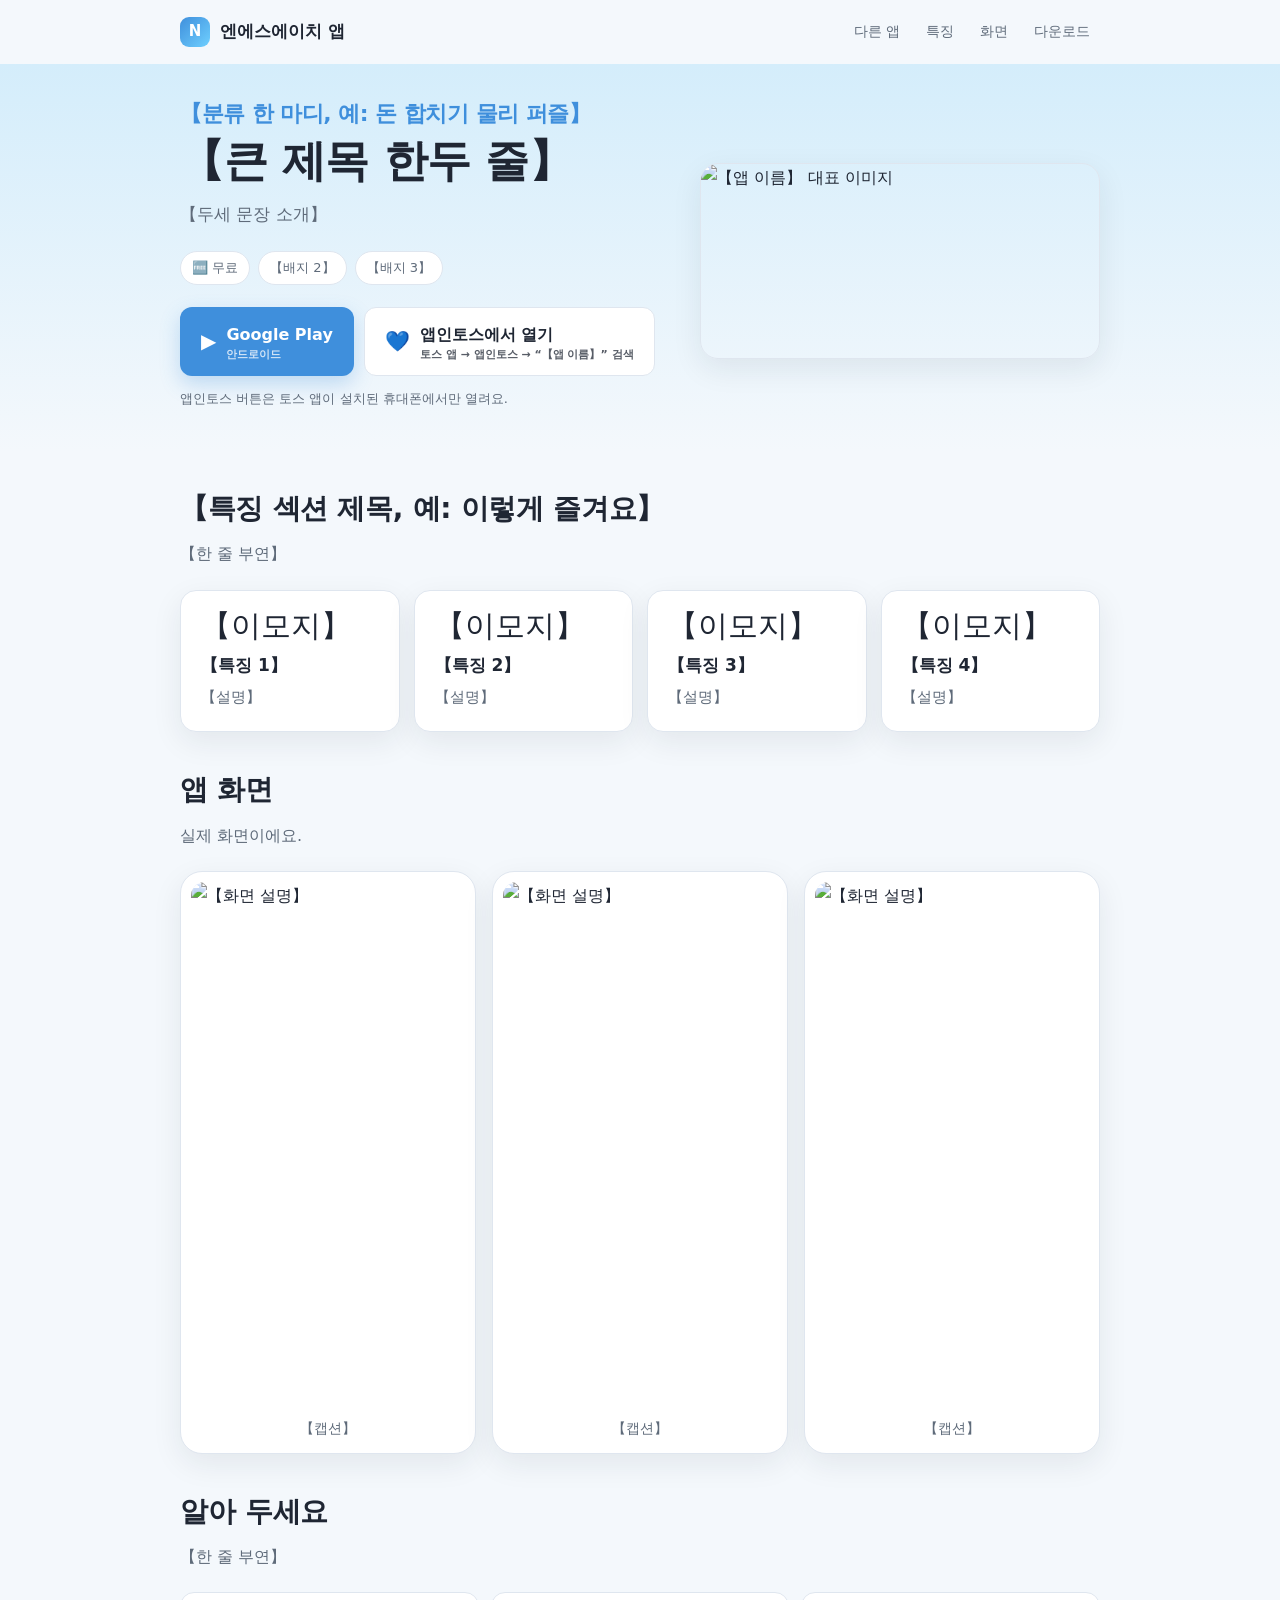
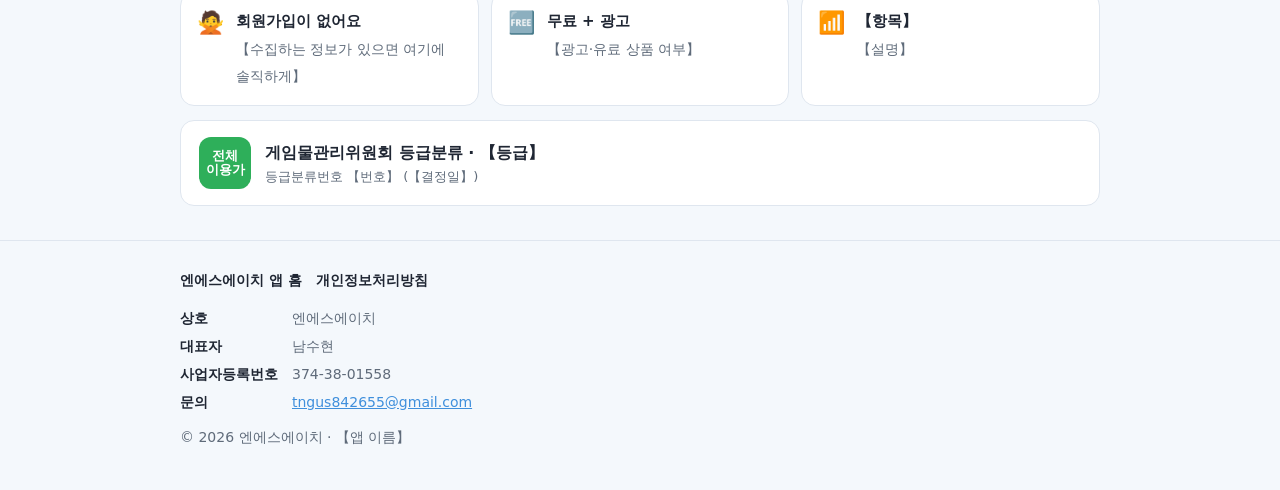
==== apps/_template/index.html @ 9e67c62c "앱 목록 홈 + 앱별 소개 페이지 구조로 재편 - index.html: 앱 목록 홈(대표 앱 카드, 새 앱 카드 주석 예시, 검색 인증 태그 자리) - apps/moneygame/" ====
<!DOCTYPE html>
<html lang="ko">
<head>
<meta charset="utf-8">
<meta name="viewport" content="width=device-width, initial-scale=1">
<!-- ══════════════════════════════════════════════════════════════════
     앱 소개 페이지 틀. 새 앱을 추가할 때:
       1. 이 폴더(apps/_template)를 apps/<slug>/ 로 복사 (slug는 영문 소문자: firepath, minigame30, newworld …)
       2. 자산을 assets/<slug>/ 에 넣는다: icon-192.png, feature-graphic.png(1024×500), screen-*.jpg(540 너비)
       3. 【 】 로 표시된 곳을 전부 채우고, 아래 robots noindex 메타를 지운다
       4. 홈(index.html) 앱 목록에 카드 추가, sitemap.xml에 URL 추가
     이 파일 자체는 noindex라 검색에 안 잡힌다.
     ══════════════════════════════════════════════════════════════════ -->
<meta name="robots" content="noindex">
<title>【앱 이름】 - 【짧은 부제】 | 엔에스에이치 앱</title>
<meta name="description" content="【검색 결과에 보일 한두 문장. 80~120자】">
<link rel="canonical" href="https://tngus842655.github.io/apps/【slug】/">
<link rel="icon" href="../../assets/【slug】/icon-192.png" type="image/png">
<link rel="apple-touch-icon" href="../../assets/【slug】/icon-192.png">
<link rel="stylesheet" href="../../assets/site.css">
<meta name="theme-color" content="#5fa8e8">
<meta property="og:type" content="website">
<meta property="og:site_name" content="엔에스에이치 앱">
<meta property="og:title" content="【앱 이름】 - 【짧은 부제】">
<meta property="og:description" content="【한 줄 소개】">
<meta property="og:url" content="https://tngus842655.github.io/apps/【slug】/">
<meta property="og:image" content="https://tngus842655.github.io/assets/【slug】/feature-graphic.png">
<meta property="og:image:width" content="1024">
<meta property="og:image:height" content="500">
<meta property="og:locale" content="ko_KR">
<meta name="twitter:card" content="summary_large_image">
<meta name="twitter:title" content="【앱 이름】 - 【짧은 부제】">
<meta name="twitter:description" content="【한 줄 소개】">
<meta name="twitter:image" content="https://tngus842655.github.io/assets/【slug】/feature-graphic.png">
<script type="application/ld+json">
{
  "@context": "https://schema.org",
  "@type": "MobileApplication",
  "name": "【앱 이름】",
  "description": "【한 줄 소개】",
  "url": "https://tngus842655.github.io/apps/【slug】/",
  "image": "https://tngus842655.github.io/assets/【slug】/icon-192.png",
  "applicationCategory": "【GameApplication 또는 FinanceApplication 등】",
  "operatingSystem": "Android",
  "inLanguage": "ko",
  "isAccessibleForFree": true,
  "offers": { "@type": "Offer", "price": "0", "priceCurrency": "KRW" },
  "author": { "@type": "Organization", "name": "엔에스에이치", "email": "tngus842655@gmail.com" }
}
</script>
</head>
<body>

<div class="wrap">
  <header class="top">
    <a class="brand" href="../../"><span class="mark">N</span>엔에스에이치 앱</a>
    <nav class="menu" aria-label="페이지 내 이동">
      <a href="../../#apps">다른 앱</a>
      <a href="#how">특징</a>
      <a href="#shots">화면</a>
      <a href="#download">다운로드</a>
    </nav>
  </header>
</div>

<main id="top">
  <div class="hero">
    <div class="wrap hero-grid">
      <div>
        <h1><small>【분류 한 마디, 예: 돈 합치기 물리 퍼즐】</small>【큰 제목 한두 줄】</h1>
        <p class="lead">【두세 문장 소개】</p>
        <div class="badges">
          <span class="badge">🆓 무료</span>
          <span class="badge">【배지 2】</span>
          <span class="badge">【배지 3】</span>
        </div>
        <div class="cta" id="download">
          <!-- 없는 스토어 버튼은 지운다 -->
          <a class="btn primary" href="https://play.google.com/store/apps/details?id=【패키지이름】" rel="noopener">
            <span class="ic">▶</span><span>Google Play<small>안드로이드</small></span>
          </a>
          <a class="btn toss" href="intoss://【앱인토스 appName】">
            <span class="ic">💙</span><span>앱인토스에서 열기<small>토스 앱 → 앱인토스 → “【앱 이름】” 검색</small></span>
          </a>
        </div>
        <p class="note">앱인토스 버튼은 토스 앱이 설치된 휴대폰에서만 열려요.</p>
      </div>
      <figure class="hero-art">
        <img src="../../assets/【slug】/feature-graphic.png" alt="【앱 이름】 대표 이미지" width="1024" height="500">
      </figure>
    </div>
  </div>

  <section id="how">
    <div class="wrap">
      <h2>【특징 섹션 제목, 예: 이렇게 즐겨요】</h2>
      <p class="sub">【한 줄 부연】</p>
      <div class="cards">
        <div class="card"><div class="em">【이모지】</div><h3>【특징 1】</h3><p>【설명】</p></div>
        <div class="card"><div class="em">【이모지】</div><h3>【특징 2】</h3><p>【설명】</p></div>
        <div class="card"><div class="em">【이모지】</div><h3>【특징 3】</h3><p>【설명】</p></div>
        <div class="card"><div class="em">【이모지】</div><h3>【특징 4】</h3><p>【설명】</p></div>
      </div>
    </div>
  </section>

  <section id="shots" class="tight">
    <div class="wrap">
      <h2>앱 화면</h2>
      <p class="sub">실제 화면이에요.</p>
      <div class="shots">
        <figure class="shot"><img src="../../assets/【slug】/screen-1.jpg" alt="【화면 설명】" loading="lazy" width="540" height="1035"><figcaption>【캡션】</figcaption></figure>
        <figure class="shot"><img src="../../assets/【slug】/screen-2.jpg" alt="【화면 설명】" loading="lazy" width="540" height="1035"><figcaption>【캡션】</figcaption></figure>
        <figure class="shot"><img src="../../assets/【slug】/screen-3.jpg" alt="【화면 설명】" loading="lazy" width="540" height="1035"><figcaption>【캡션】</figcaption></figure>
      </div>
    </div>
  </section>

  <section id="info" class="tight">
    <div class="wrap">
      <h2>알아 두세요</h2>
      <p class="sub">【한 줄 부연】</p>
      <div class="facts">
        <div class="fact"><div class="em">🙅</div><div><b>회원가입이 없어요</b><span>【수집하는 정보가 있으면 여기에 솔직하게】</span></div></div>
        <div class="fact"><div class="em">🆓</div><div><b>무료 + 광고</b><span>【광고·유료 상품 여부】</span></div></div>
        <div class="fact"><div class="em">📶</div><div><b>【항목】</b><span>【설명】</span></div></div>
      </div>
      <!-- 게임이면 등급분류 표시(게임산업법 제33조). 게임이 아니면 이 블록을 지운다 -->
      <div class="rating">
        <div class="mark">전체<br>이용가</div>
        <div><b>게임물관리위원회 등급분류 · 【등급】</b><small>등급분류번호 【번호】 (【결정일】)</small></div>
      </div>
    </div>
  </section>
</main>

<footer>
  <div class="wrap">
    <div class="links">
      <a href="../../">엔에스에이치 앱 홈</a>
      <a href="【개인정보처리방침 URL】">개인정보처리방침</a>
    </div>
    <dl>
      <dt>상호</dt><dd>엔에스에이치</dd>
      <dt>대표자</dt><dd>남수현</dd>
      <dt>사업자등록번호</dt><dd>374-38-01558</dd>
      <dt>문의</dt><dd><a href="mailto:tngus842655@gmail.com">tngus842655@gmail.com</a></dd>
    </dl>
    <div>© 2026 엔에스에이치 · 【앱 이름】</div>
  </div>
</footer>
</body>
</html>
---- assets/site.css ----
/* 공용 스타일 — 홈(index.html)과 apps/<slug>/index.html이 함께 쓴다.
   색은 :root 변수만 바꾸면 전체에 반영된다. 다크 모드는 prefers-color-scheme로 자동. */
:root {
  --bg:#f4f8fc; --card:#ffffff; --fg:#1f2633; --muted:#5f6b7a; --line:#dfe6ef;
  --accent:#3f8fdc; --accent-2:#f5b740; --sky:#d4edfb;
  --shadow:0 10px 30px rgba(31,38,51,.08);
}
@media (prefers-color-scheme: dark) {
  :root {
    --bg:#121620; --card:#1b2130; --fg:#e8ecf3; --muted:#9aa5b5; --line:#2b3446;
    --accent:#6fb3f2; --accent-2:#f5c35c; --sky:#1e2a3b;
    --shadow:0 10px 30px rgba(0,0,0,.35);
  }
}
* { box-sizing:border-box; }
html { scroll-behavior:smooth; }
body {
  margin:0; background:var(--bg); color:var(--fg);
  font-family:"Apple SD Gothic Neo","Noto Sans KR","Malgun Gothic",system-ui,-apple-system,sans-serif;
  line-height:1.7; word-break:keep-all; -webkit-font-smoothing:antialiased;
}
a { color:var(--accent); }
img { max-width:100%; height:auto; display:block; }
figure { margin:0; }
.wrap { max-width:960px; margin:0 auto; padding:0 20px; }

/* ── 상단 바 ─────────────────────────────────────────── */
header.top { display:flex; align-items:center; justify-content:space-between; gap:12px; padding:14px 0; }
.brand { display:flex; align-items:center; gap:10px; font-weight:800; font-size:17px; color:var(--fg); text-decoration:none; white-space:nowrap; }
.brand img { width:34px; height:34px; border-radius:9px; }
.brand .mark { width:30px; height:30px; border-radius:9px; background:linear-gradient(135deg, var(--accent), #6fd0ff); display:grid; place-items:center; color:#fff; font-size:15px; font-weight:900; }
nav.menu { display:flex; gap:6px; flex-wrap:wrap; justify-content:flex-end; }
nav.menu a { font-size:14px; color:var(--muted); text-decoration:none; padding:6px 10px; border-radius:8px; }
nav.menu a:hover { background:var(--card); color:var(--fg); }

/* ── 히어로 ─────────────────────────────────────────── */
.hero { background:linear-gradient(180deg, var(--sky) 0%, var(--bg) 100%); padding:36px 0 28px; }
.hero-grid { display:grid; grid-template-columns:1.1fr .9fr; gap:32px; align-items:center; }
.hero h1 { font-size:clamp(30px, 5vw, 44px); line-height:1.25; margin:0 0 12px; letter-spacing:-.5px; }
.hero h1 small { display:block; font-size:.5em; font-weight:700; color:var(--accent); margin-bottom:6px; }
.hero p.lead { font-size:17px; color:var(--muted); margin:0 0 22px; }
.badges { display:flex; gap:8px; flex-wrap:wrap; margin-bottom:22px; }
.badge { font-size:13px; padding:5px 11px; border-radius:999px; background:var(--card); border:1px solid var(--line); color:var(--muted); }
.cta { display:flex; gap:10px; flex-wrap:wrap; }
.btn {
  display:inline-flex; align-items:center; gap:10px; padding:13px 20px; border-radius:12px;
  text-decoration:none; font-weight:800; font-size:16px; border:1px solid transparent; transition:transform .1s;
}
.btn:active { transform:translateY(1px); }
.btn.primary { background:var(--accent); color:#fff; box-shadow:0 8px 20px rgba(63,143,220,.28); }
.btn.toss, .btn.ghost { background:var(--card); color:var(--fg); border-color:var(--line); }
.btn .ic { font-size:20px; line-height:1; }
.btn small { display:block; font-size:11px; font-weight:600; opacity:.75; line-height:1.2; }
.btn.sm { padding:9px 14px; font-size:14px; border-radius:10px; gap:6px; }
.hero-art { border-radius:18px; overflow:hidden; box-shadow:var(--shadow); border:1px solid var(--line); }
.note { font-size:13px; color:var(--muted); margin-top:12px; }

/* ── 섹션 공통 ───────────────────────────────────────── */
section { padding:34px 0; }
section.tight { padding-top:0; }
section h2 { font-size:clamp(22px, 3.2vw, 28px); margin:0 0 8px; letter-spacing:-.3px; }
section p.sub { margin:0 0 22px; color:var(--muted); }
.cards { display:grid; grid-template-columns:repeat(auto-fit, minmax(210px, 1fr)); gap:14px; }
.card { background:var(--card); border:1px solid var(--line); border-radius:16px; padding:20px; box-shadow:var(--shadow); }
.card .em { font-size:30px; line-height:1; margin-bottom:10px; }
.card h3 { margin:0 0 6px; font-size:17px; }
.card p { margin:0; color:var(--muted); font-size:15px; }

/* 단계 체인 (예: 돈 불리는 순서) */
.chain { display:flex; flex-wrap:wrap; align-items:center; gap:8px; }
.chip { background:var(--card); border:1px solid var(--line); border-radius:999px; padding:8px 14px; font-weight:800; font-size:15px; }
.chip.coin { border-color:#d6b25a; }
.chip.bill { border-color:var(--accent); }
.chip.final { background:var(--accent-2); color:#3b2a00; border-color:transparent; }
.arrow { color:var(--muted); font-size:14px; }

/* 스크린샷 */
.shots { display:grid; grid-template-columns:repeat(3, 1fr); gap:16px; }
.shot { background:var(--card); border:1px solid var(--line); border-radius:22px; padding:10px; box-shadow:var(--shadow); }
.shot img { border-radius:14px; width:100%; }
.shot figcaption { text-align:center; font-size:14px; color:var(--muted); padding:10px 0 2px; }

/* 안내 항목 */
.facts { display:grid; grid-template-columns:repeat(auto-fit, minmax(240px, 1fr)); gap:12px; }
.fact { display:flex; gap:12px; align-items:flex-start; background:var(--card); border:1px solid var(--line); border-radius:14px; padding:16px; }
.fact .em { font-size:22px; line-height:1.3; }
.fact b { display:block; font-size:15px; }
.fact span { font-size:14px; color:var(--muted); }

/* 등급 표시 */
.rating { display:flex; align-items:center; gap:14px; background:var(--card); border:1px solid var(--line); border-radius:14px; padding:16px 18px; margin-top:14px; }
.rating .mark { width:52px; height:52px; border-radius:12px; background:#2eaf5a; color:#fff; display:grid; place-items:center; font-weight:900; font-size:13px; text-align:center; line-height:1.1; flex:none; }
.rating small { color:var(--muted); display:block; font-size:13px; }

/* ── 홈: 앱 목록 ─────────────────────────────────────── */
.featured { display:flex; gap:18px; align-items:center; background:var(--card); border:1px solid var(--line); border-radius:20px; padding:20px; box-shadow:var(--shadow); }
.featured img { width:84px; height:84px; border-radius:20px; flex:none; }
.featured h3 { margin:0 0 4px; font-size:20px; }
.featured p { margin:0 0 12px; color:var(--muted); font-size:15px; }
.apps { display:grid; grid-template-columns:repeat(auto-fill, minmax(260px, 1fr)); gap:14px; }
.app-card { display:flex; flex-direction:column; gap:12px; background:var(--card); border:1px solid var(--line); border-radius:18px; padding:18px; box-shadow:var(--shadow); }
.app-card .head { display:flex; gap:12px; align-items:center; }
.app-card .head img { width:56px; height:56px; border-radius:14px; flex:none; }
.app-card .head .ph { width:56px; height:56px; border-radius:14px; flex:none; display:grid; place-items:center; font-size:26px; background:var(--bg); border:1px dashed var(--line); }
.app-card h3 { margin:0; font-size:17px; }
.app-card .tag { font-size:12px; color:var(--muted); }
.app-card p { margin:0; color:var(--muted); font-size:14px; flex:1; }
.app-card .links { display:flex; gap:8px; flex-wrap:wrap; }
.tag.live { color:#1f8f4e; font-weight:700; }
.tag.soon { color:var(--muted); }

/* ── 푸터 ────────────────────────────────────────────── */
footer { border-top:1px solid var(--line); padding:28px 0 40px; color:var(--muted); font-size:14px; }
footer .links { display:flex; gap:14px; flex-wrap:wrap; margin-bottom:14px; }
footer .links a { color:var(--fg); text-decoration:none; font-weight:700; }
footer .links a:hover { color:var(--accent); }
footer dl { display:grid; grid-template-columns:auto 1fr; gap:4px 14px; margin:0 0 12px; }
footer dt { font-weight:700; color:var(--fg); }
footer dd { margin:0; }

/* ── 모바일 ──────────────────────────────────────────── */
@media (max-width: 760px) {
  .hero-grid { grid-template-columns:1fr; gap:22px; }
  .hero-art { order:-1; }
  .shots { grid-template-columns:1fr; max-width:360px; margin:0 auto; }
  .featured { flex-direction:column; align-items:flex-start; }
  footer dl { grid-template-columns:1fr; gap:2px; }
  footer dt { margin-top:8px; }
}
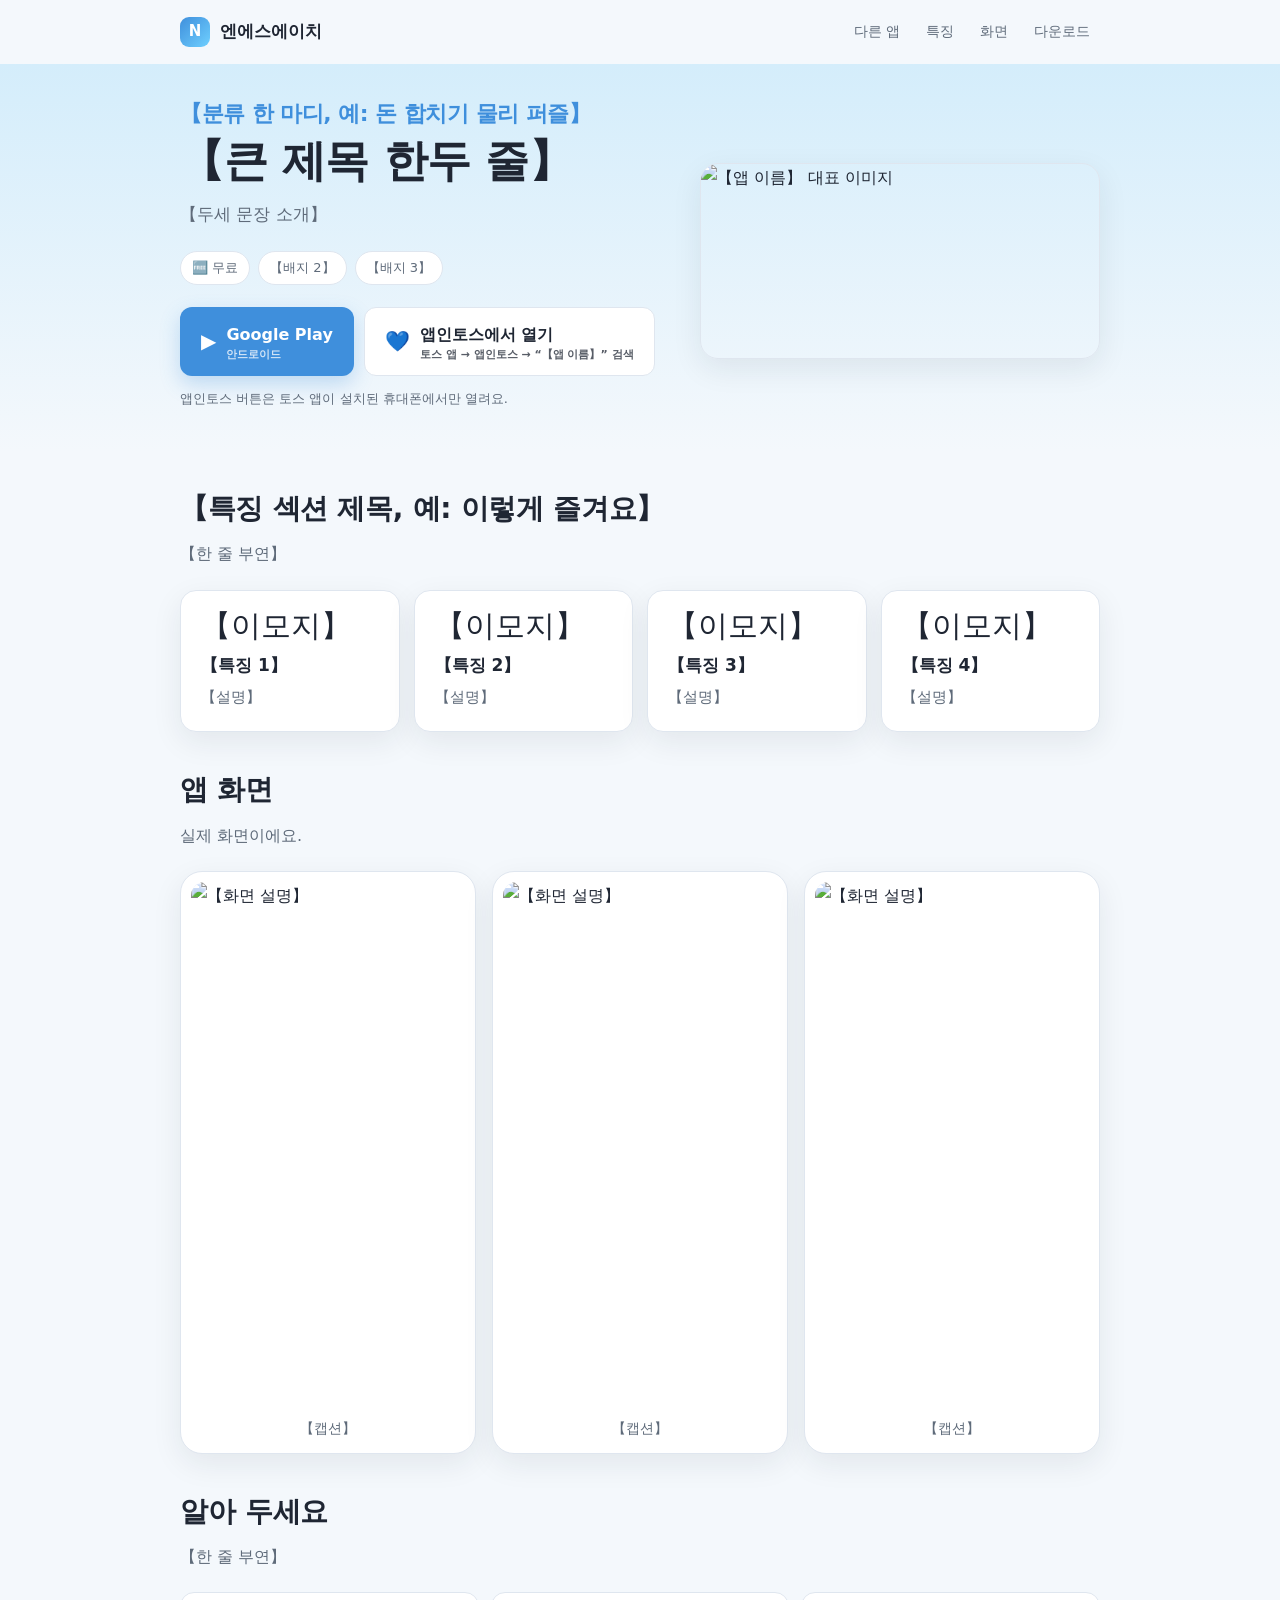
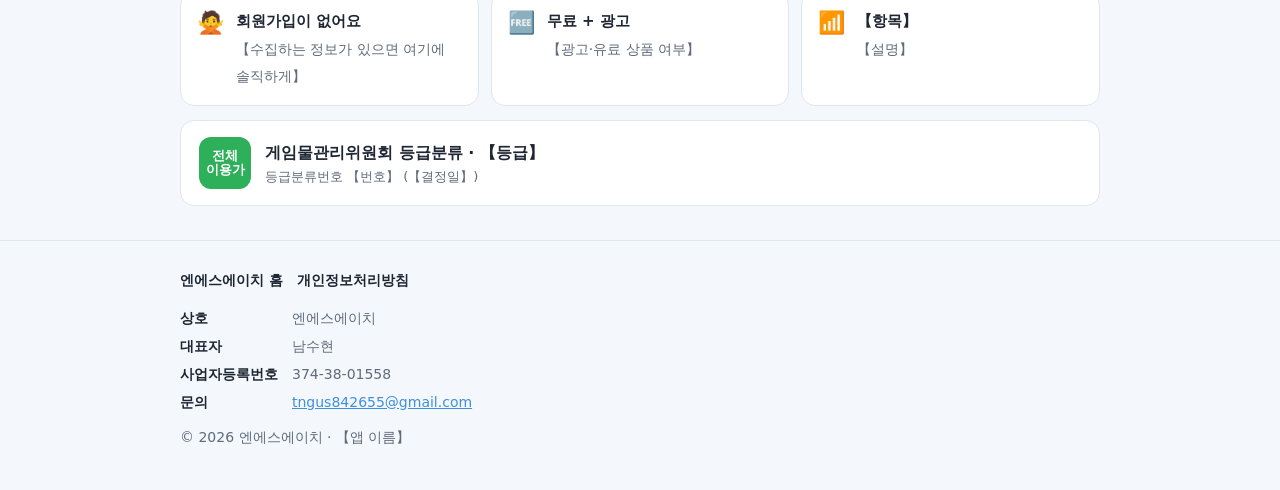
==== commit 56014103: "브랜드 문구 '엔에스에이치 앱'을 '엔에스에이치'로 통일, 홈 제목의 NSH apps 라벨 제거 Co-Authored-By: Claude Fable 5.1 <noreply@anth" ====
--- a/apps/_template/index.html
+++ b/apps/_template/index.html
@@ -12,7 +12,7 @@
      이 파일 자체는 noindex라 검색에 안 잡힌다.
      ══════════════════════════════════════════════════════════════════ -->
 <meta name="robots" content="noindex">
-<title>【앱 이름】 - 【짧은 부제】 | 엔에스에이치 앱</title>
+<title>【앱 이름】 - 【짧은 부제】 | 엔에스에이치</title>
 <meta name="description" content="【검색 결과에 보일 한두 문장. 80~120자】">
 <link rel="canonical" href="https://tngus842655.github.io/apps/【slug】/">
 <link rel="icon" href="../../assets/【slug】/icon-192.png" type="image/png">
@@ -20,7 +20,7 @@
 <link rel="stylesheet" href="../../assets/site.css">
 <meta name="theme-color" content="#5fa8e8">
 <meta property="og:type" content="website">
-<meta property="og:site_name" content="엔에스에이치 앱">
+<meta property="og:site_name" content="엔에스에이치">
 <meta property="og:title" content="【앱 이름】 - 【짧은 부제】">
 <meta property="og:description" content="【한 줄 소개】">
 <meta property="og:url" content="https://tngus842655.github.io/apps/【slug】/">
@@ -53,7 +53,7 @@
 
 <div class="wrap">
   <header class="top">
-    <a class="brand" href="../../"><span class="mark">N</span>엔에스에이치 앱</a>
+    <a class="brand" href="../../"><span class="mark">N</span>엔에스에이치</a>
     <nav class="menu" aria-label="페이지 내 이동">
       <a href="../../#apps">다른 앱</a>
       <a href="#how">특징</a>
@@ -137,7 +137,7 @@
 <footer>
   <div class="wrap">
     <div class="links">
-      <a href="../../">엔에스에이치 앱 홈</a>
+      <a href="../../">엔에스에이치 홈</a>
       <a href="【개인정보처리방침 URL】">개인정보처리방침</a>
     </div>
     <dl>
--- a/assets/site.css
+++ b/assets/site.css
@@ -92,10 +92,18 @@
 .rating .mark { width:52px; height:52px; border-radius:12px; background:#2eaf5a; color:#fff; display:grid; place-items:center; font-weight:900; font-size:13px; text-align:center; line-height:1.1; flex:none; }
 .rating small { color:var(--muted); display:block; font-size:13px; }
 
-/* ── 홈: 앱 목록 ─────────────────────────────────────── */
+/* ── 홈: 앱 목록 (한 줄에 앱 하나, 가로형 카드) ────────── */
+.hero.slim { padding:26px 0 8px; }
+.hero.slim h1 { font-size:clamp(24px, 3.6vw, 32px); margin-bottom:6px; }
+.hero.slim p.lead { font-size:15px; margin-bottom:0; }
+.app-list { display:grid; gap:14px; padding-top:16px; }
 .featured { display:flex; gap:18px; align-items:center; background:var(--card); border:1px solid var(--line); border-radius:20px; padding:20px; box-shadow:var(--shadow); }
 .featured img { width:84px; height:84px; border-radius:20px; flex:none; }
+.featured > div { min-width:0; }
 .featured h3 { margin:0 0 4px; font-size:20px; }
+.featured h3 a { color:inherit; text-decoration:none; }
+.featured h3 a:hover { color:var(--accent); }
+.featured h3 .tag { font-size:13px; font-weight:700; }
 .featured p { margin:0 0 12px; color:var(--muted); font-size:15px; }
 .apps { display:grid; grid-template-columns:repeat(auto-fill, minmax(260px, 1fr)); gap:14px; }
 .app-card { display:flex; flex-direction:column; gap:12px; background:var(--card); border:1px solid var(--line); border-radius:18px; padding:18px; box-shadow:var(--shadow); }
@@ -105,7 +113,9 @@
 .app-card h3 { margin:0; font-size:17px; }
 .app-card .tag { font-size:12px; color:var(--muted); }
 .app-card p { margin:0; color:var(--muted); font-size:14px; flex:1; }
-.app-card .links { display:flex; gap:8px; flex-wrap:wrap; }
+.app-card .links { display:flex; gap:6px; flex-wrap:nowrap; overflow-x:auto; scrollbar-width:none; }
+.app-card .links::-webkit-scrollbar { display:none; }
+.app-card .links .btn { padding:8px 11px; font-size:13px; border-radius:9px; white-space:nowrap; flex:0 0 auto; }
 .tag.live { color:#1f8f4e; font-weight:700; }
 .tag.soon { color:var(--muted); }
 
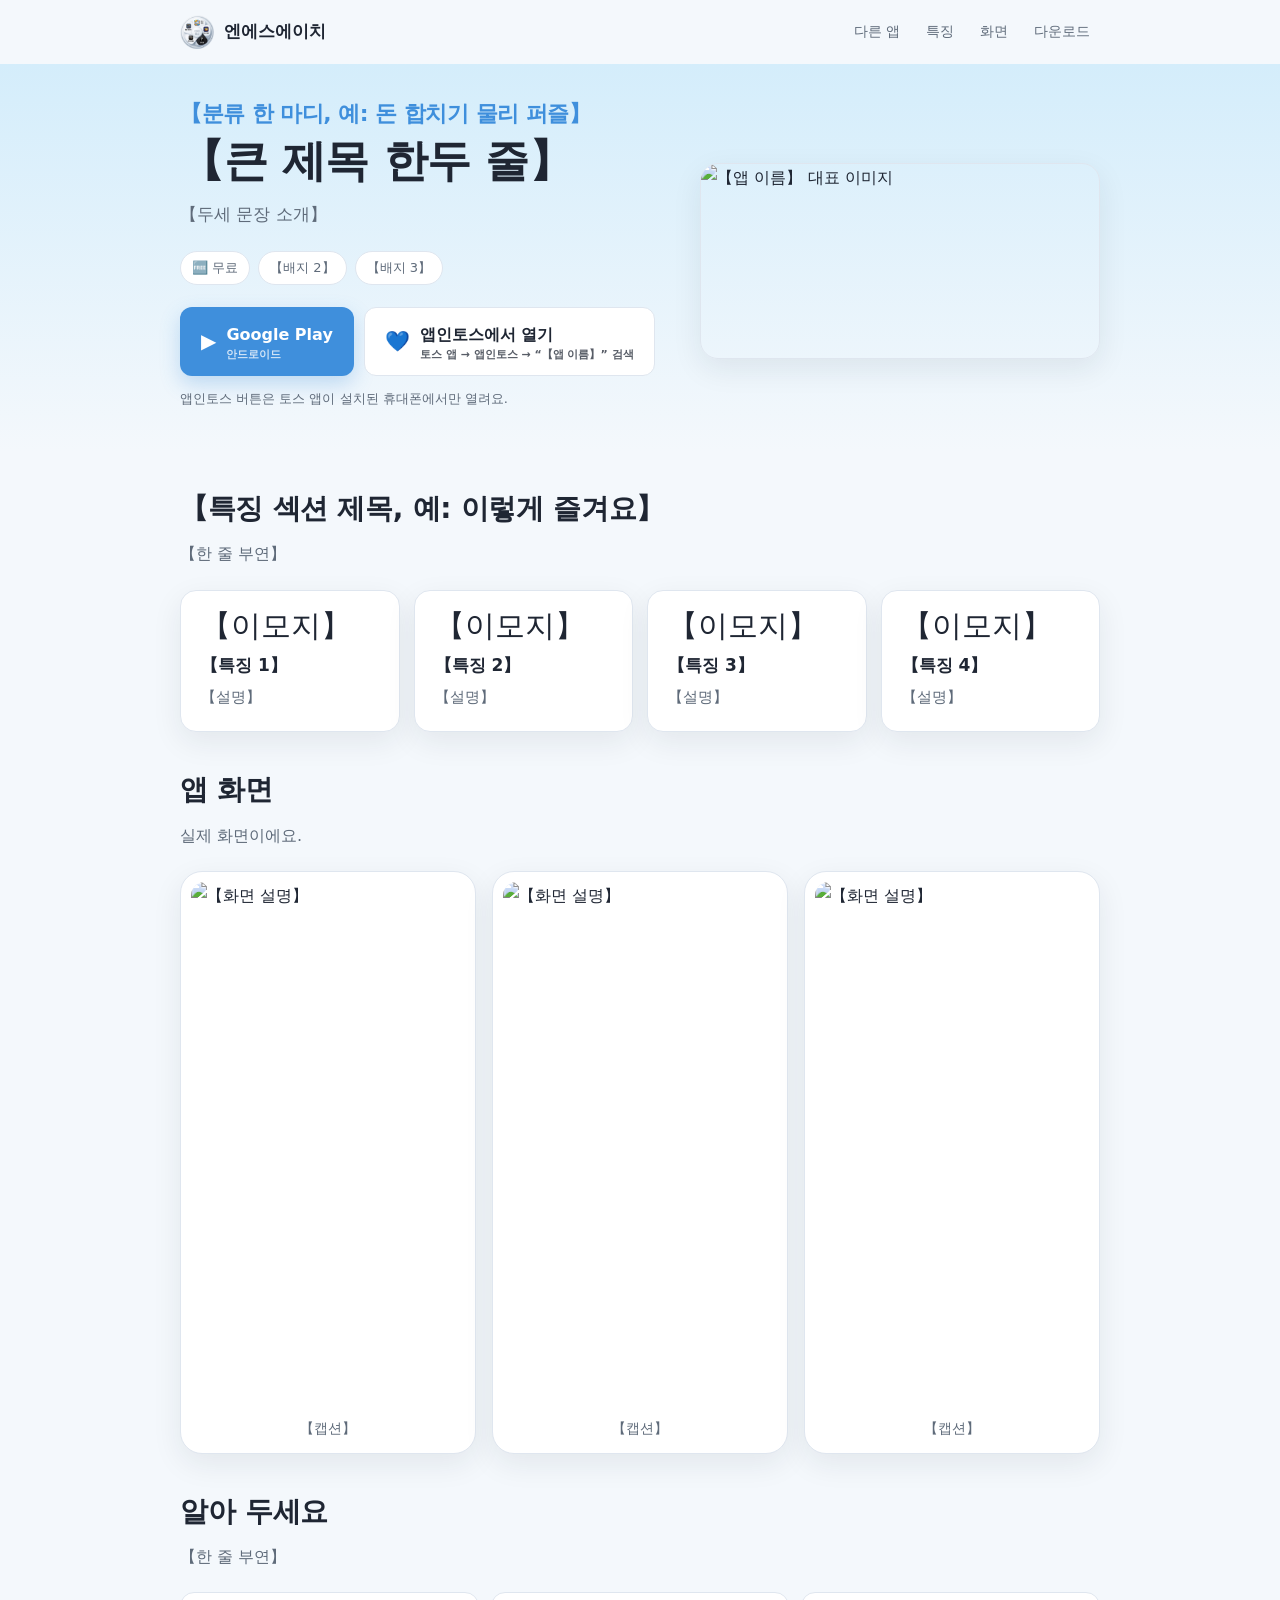
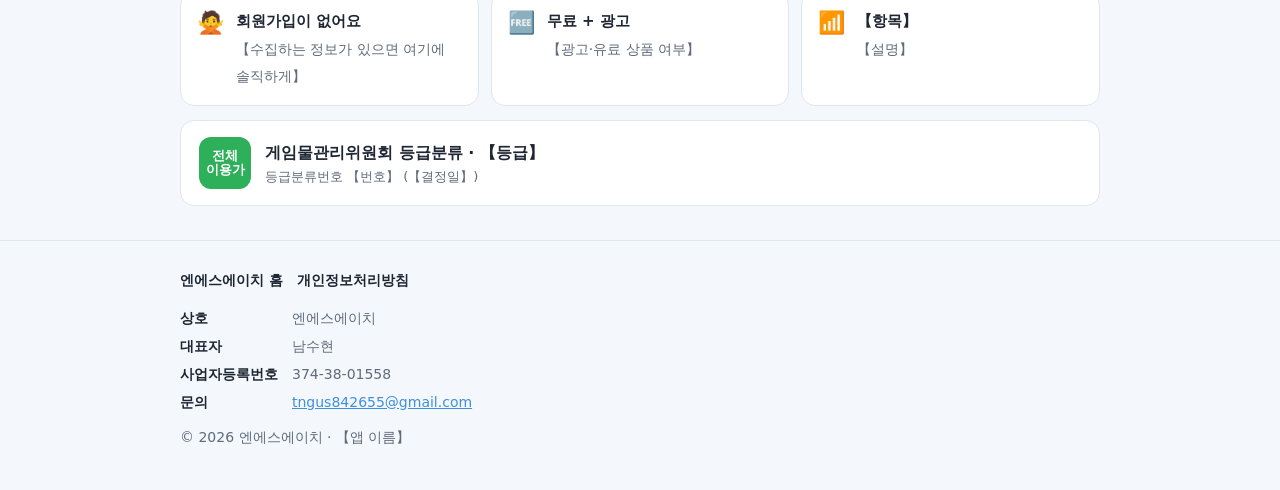
==== commit 0773367e: "브랜드 자산 적용: 원반 로고를 헤더 마크·파비콘·조직 로고로, 배너를 홈 상단과 공유 미리보기(og) 이미지로 Co-Authored-By: Claude Fable 5.1 <nor" ====
--- a/apps/_template/index.html
+++ b/apps/_template/index.html
@@ -53,7 +53,7 @@
 
 <div class="wrap">
   <header class="top">
-    <a class="brand" href="../../"><span class="mark">N</span>엔에스에이치</a>
+    <a class="brand" href="../../"><img src="../../assets/brand/logo-96.png" alt="" width="34" height="34">엔에스에이치</a>
     <nav class="menu" aria-label="페이지 내 이동">
       <a href="../../#apps">다른 앱</a>
       <a href="#how">특징</a>
--- a/assets/site.css
+++ b/assets/site.css
@@ -27,8 +27,7 @@
 /* ── 상단 바 ─────────────────────────────────────────── */
 header.top { display:flex; align-items:center; justify-content:space-between; gap:12px; padding:14px 0; }
 .brand { display:flex; align-items:center; gap:10px; font-weight:800; font-size:17px; color:var(--fg); text-decoration:none; white-space:nowrap; }
-.brand img { width:34px; height:34px; border-radius:9px; }
-.brand .mark { width:30px; height:30px; border-radius:9px; background:linear-gradient(135deg, var(--accent), #6fd0ff); display:grid; place-items:center; color:#fff; font-size:15px; font-weight:900; }
+.brand img { width:34px; height:34px; border-radius:50%; }
 nav.menu { display:flex; gap:6px; flex-wrap:wrap; justify-content:flex-end; }
 nav.menu a { font-size:14px; color:var(--muted); text-decoration:none; padding:6px 10px; border-radius:8px; }
 nav.menu a:hover { background:var(--card); color:var(--fg); }
@@ -96,6 +95,7 @@
 .hero.slim { padding:26px 0 8px; }
 .hero.slim h1 { font-size:clamp(24px, 3.6vw, 32px); margin-bottom:6px; }
 .hero.slim p.lead { font-size:15px; margin-bottom:0; }
+.hero-banner { display:block; width:100%; height:auto; border-radius:16px; border:1px solid var(--line); box-shadow:var(--shadow); margin:2px 0 18px; }
 .app-list { display:grid; gap:14px; padding-top:16px; }
 .featured { display:flex; gap:18px; align-items:center; background:var(--card); border:1px solid var(--line); border-radius:20px; padding:20px; box-shadow:var(--shadow); }
 .featured img { width:84px; height:84px; border-radius:20px; flex:none; }
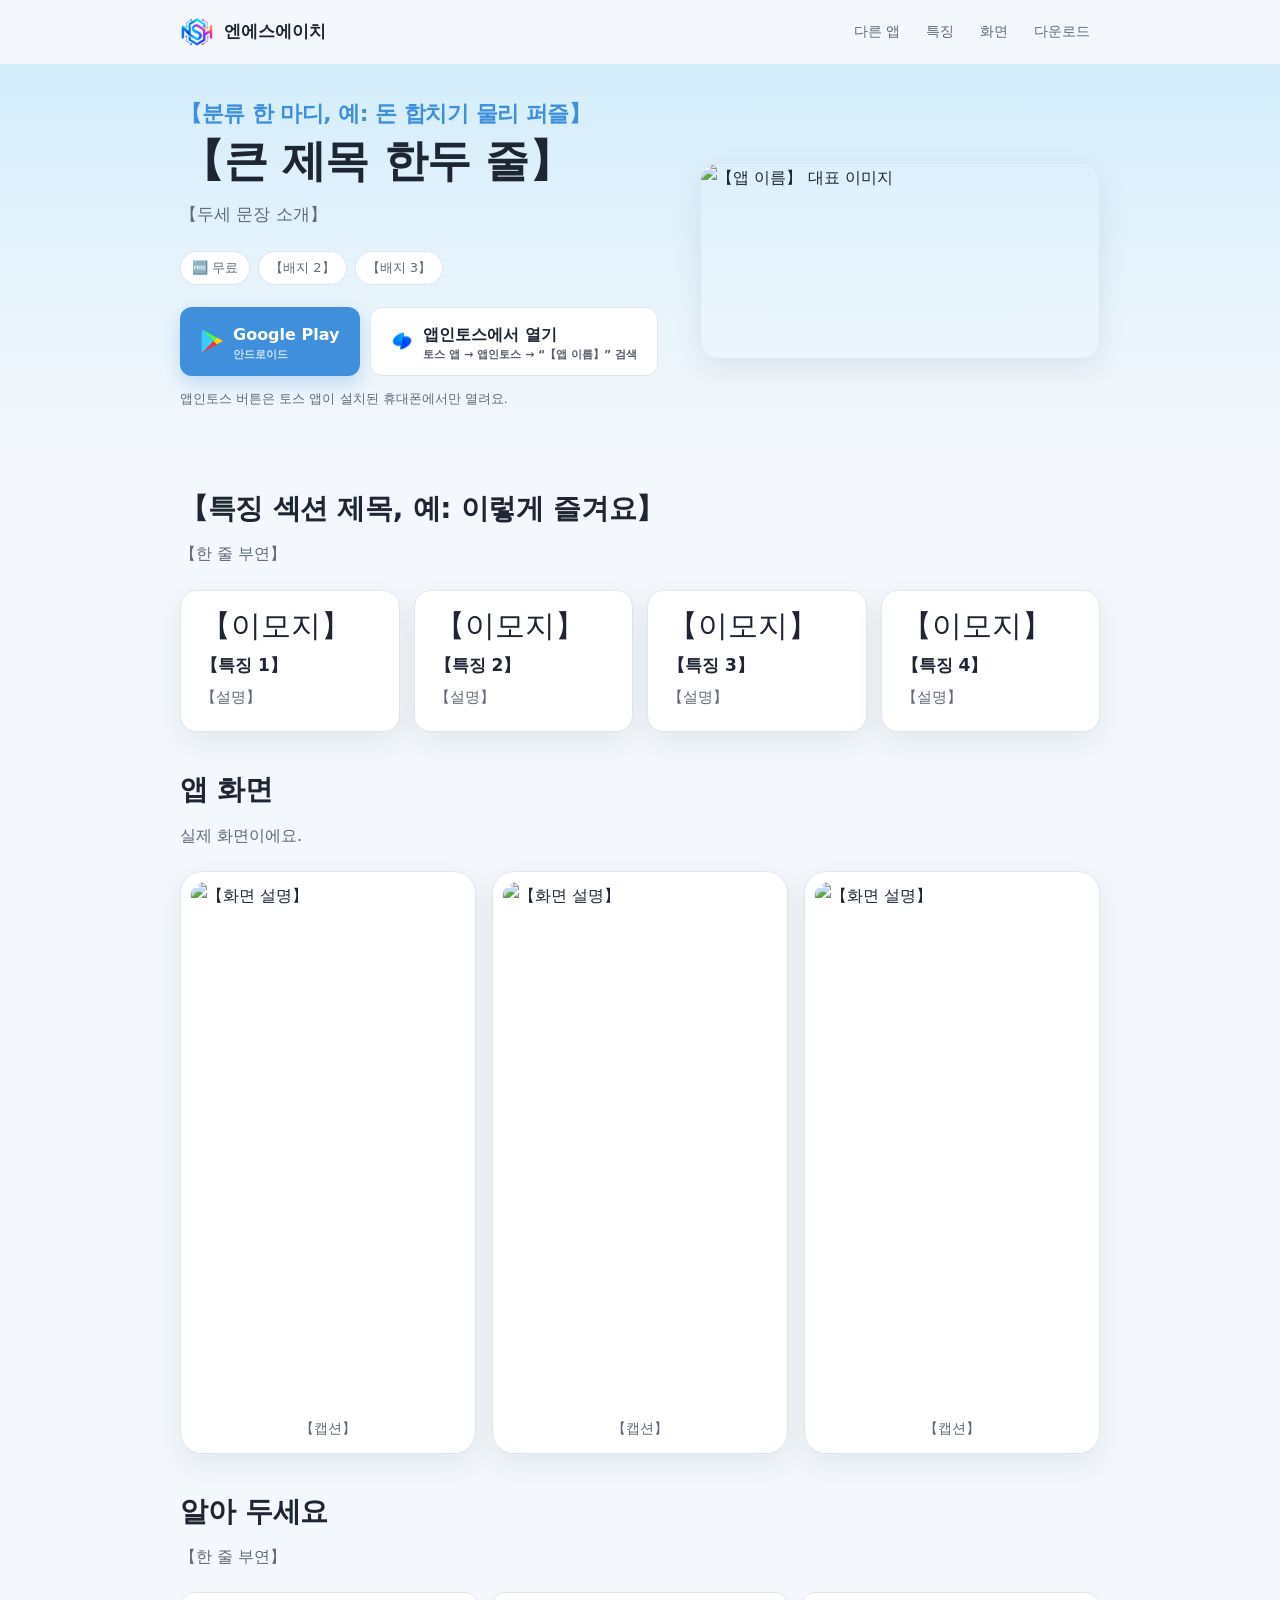
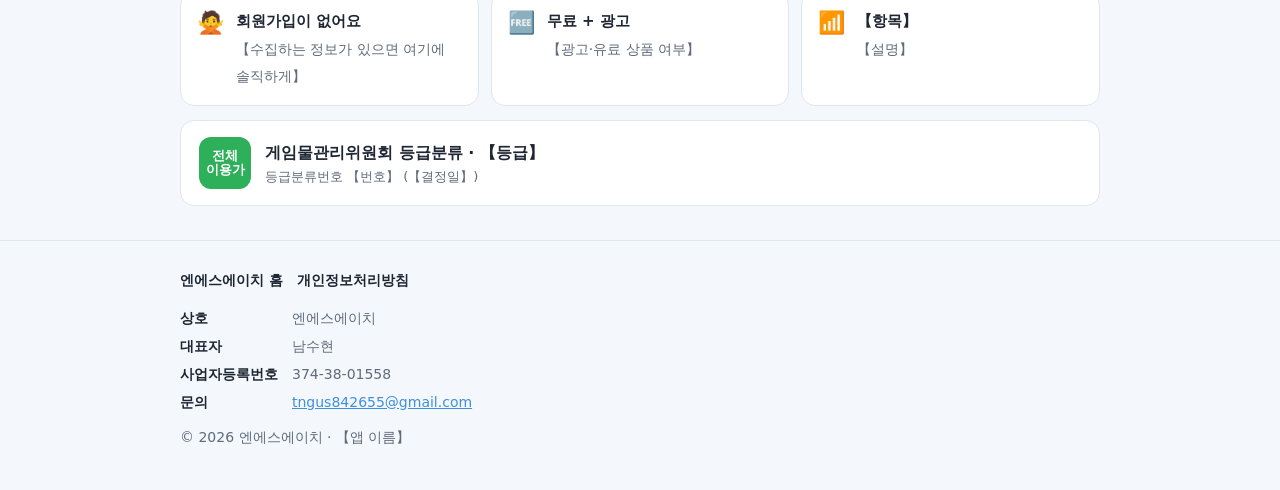
==== commit 3f750b9a: "로고를 NSH 육각 마크로 교체, 스토어 버튼에 Google Play·토스 공식 아이콘 적용 Co-Authored-By: Claude Fable 5.1 <noreply@anthro" ====
--- a/apps/_template/index.html
+++ b/apps/_template/index.html
@@ -77,10 +77,10 @@
         <div class="cta" id="download">
           <!-- 없는 스토어 버튼은 지운다 -->
           <a class="btn primary" href="https://play.google.com/store/apps/details?id=【패키지이름】" rel="noopener">
-            <span class="ic">▶</span><span>Google Play<small>안드로이드</small></span>
+            <img class="ic" src="../../assets/icons/google-play.svg" alt="" width="22" height="22"><span>Google Play<small>안드로이드</small></span>
           </a>
           <a class="btn toss" href="intoss://【앱인토스 appName】">
-            <span class="ic">💙</span><span>앱인토스에서 열기<small>토스 앱 → 앱인토스 → “【앱 이름】” 검색</small></span>
+            <img class="ic" src="../../assets/icons/toss.png" alt="" width="22" height="22"><span>앱인토스에서 열기<small>토스 앱 → 앱인토스 → “【앱 이름】” 검색</small></span>
           </a>
         </div>
         <p class="note">앱인토스 버튼은 토스 앱이 설치된 휴대폰에서만 열려요.</p>
--- a/assets/site.css
+++ b/assets/site.css
@@ -27,7 +27,7 @@
 /* ── 상단 바 ─────────────────────────────────────────── */
 header.top { display:flex; align-items:center; justify-content:space-between; gap:12px; padding:14px 0; }
 .brand { display:flex; align-items:center; gap:10px; font-weight:800; font-size:17px; color:var(--fg); text-decoration:none; white-space:nowrap; }
-.brand img { width:34px; height:34px; border-radius:50%; }
+.brand img { width:34px; height:34px; }
 nav.menu { display:flex; gap:6px; flex-wrap:wrap; justify-content:flex-end; }
 nav.menu a { font-size:14px; color:var(--muted); text-decoration:none; padding:6px 10px; border-radius:8px; }
 nav.menu a:hover { background:var(--card); color:var(--fg); }
@@ -49,6 +49,8 @@
 .btn.primary { background:var(--accent); color:#fff; box-shadow:0 8px 20px rgba(63,143,220,.28); }
 .btn.toss, .btn.ghost { background:var(--card); color:var(--fg); border-color:var(--line); }
 .btn .ic { font-size:20px; line-height:1; }
+.btn img.ic { width:22px; height:22px; flex:none; }
+.btn.sm img.ic { width:16px; height:16px; }
 .btn small { display:block; font-size:11px; font-weight:600; opacity:.75; line-height:1.2; }
 .btn.sm { padding:9px 14px; font-size:14px; border-radius:10px; gap:6px; }
 .hero-art { border-radius:18px; overflow:hidden; box-shadow:var(--shadow); border:1px solid var(--line); }
@@ -95,7 +97,6 @@
 .hero.slim { padding:26px 0 8px; }
 .hero.slim h1 { font-size:clamp(24px, 3.6vw, 32px); margin-bottom:6px; }
 .hero.slim p.lead { font-size:15px; margin-bottom:0; }
-.hero-banner { display:block; width:100%; height:auto; border-radius:16px; border:1px solid var(--line); box-shadow:var(--shadow); margin:2px 0 18px; }
 .app-list { display:grid; gap:14px; padding-top:16px; }
 .featured { display:flex; gap:18px; align-items:center; background:var(--card); border:1px solid var(--line); border-radius:20px; padding:20px; box-shadow:var(--shadow); }
 .featured img { width:84px; height:84px; border-radius:20px; flex:none; }
@@ -137,3 +138,12 @@
   footer dl { grid-template-columns:1fr; gap:2px; }
   footer dt { margin-top:8px; }
 }
+
+/* ── 홈 카드 버튼: 좁은 화면에서는 스토어 버튼을 아이콘만 남겨 한 줄 유지 ── */
+@media (max-width: 540px) {
+  .featured .cta { flex-wrap:nowrap; gap:8px; }
+  .featured .cta .btn.ghost { padding:9px 12px; }
+  .featured .cta .btn.ghost img.ic { width:18px; height:18px; }
+  .featured .cta .btn.ghost .lbl { position:absolute; width:1px; height:1px; overflow:hidden; clip:rect(0 0 0 0); white-space:nowrap; }
+  .featured .cta .cta-soon { display:none; }
+}
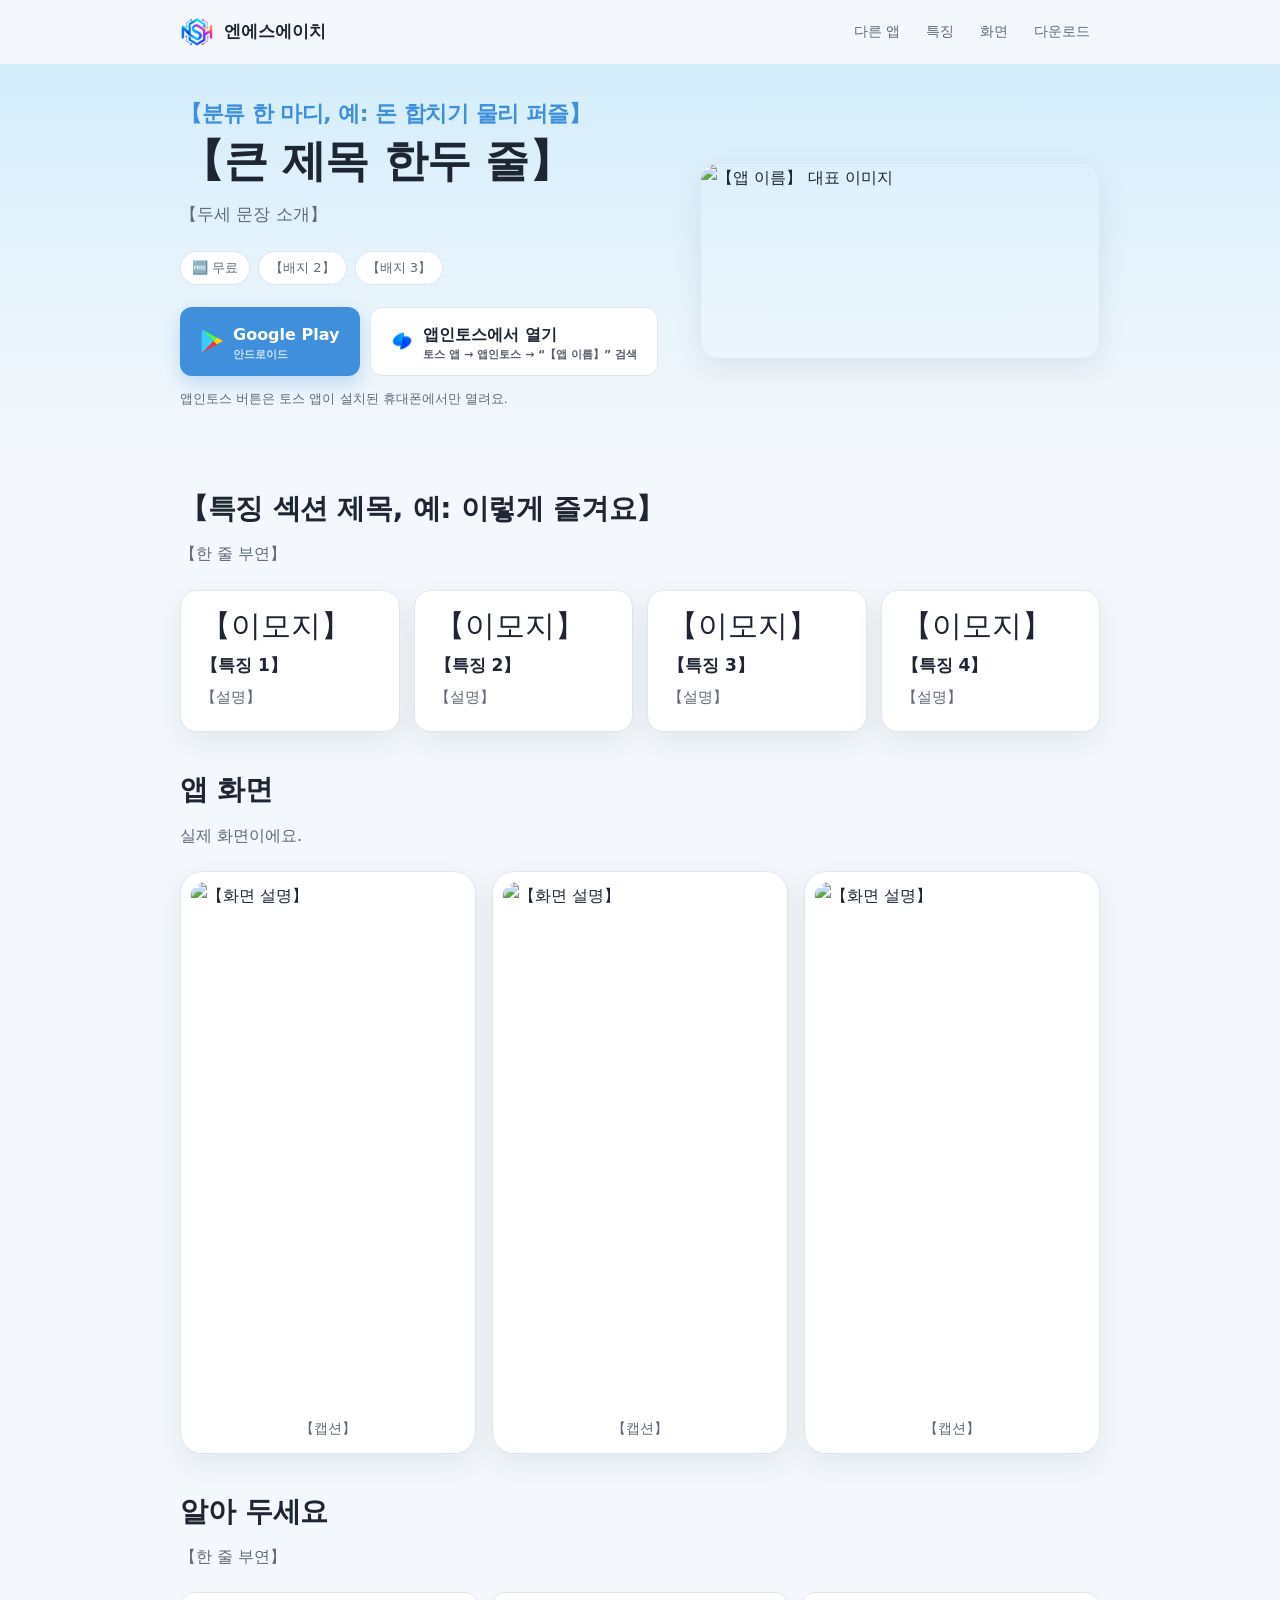
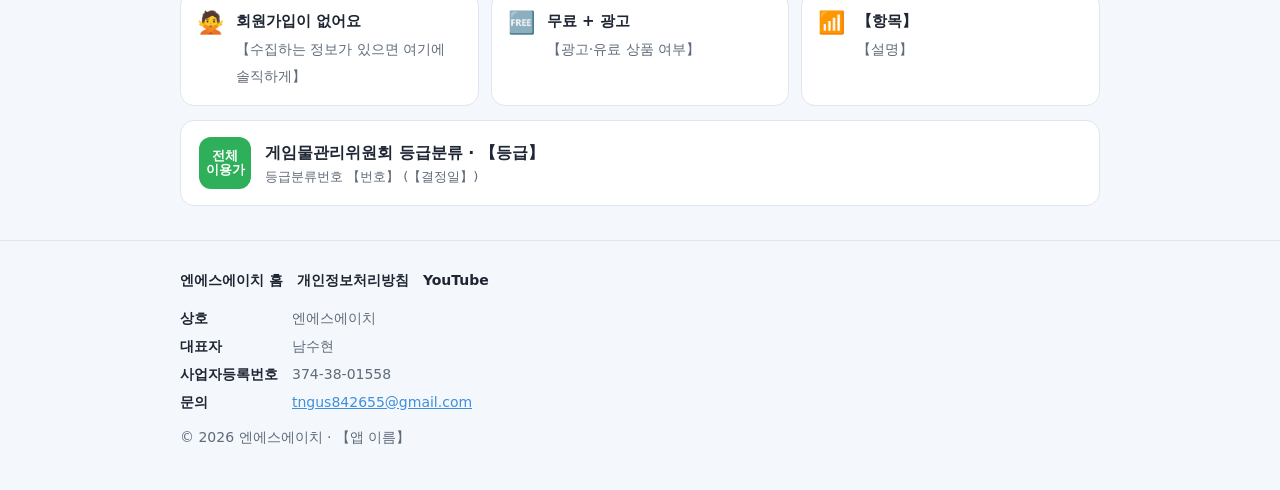
==== commit 06c970af: "PC에서 앱인토스 링크는 '휴대폰의 토스 앱에서 열려요' 안내만 띄우도록, 유튜브 채널 링크 추가 Co-Authored-By: Claude Fable 5.1 <noreply@ant" ====
--- a/apps/_template/index.html
+++ b/apps/_template/index.html
@@ -18,6 +18,7 @@
 <link rel="icon" href="../../assets/【slug】/icon-192.png" type="image/png">
 <link rel="apple-touch-icon" href="../../assets/【slug】/icon-192.png">
 <link rel="stylesheet" href="../../assets/site.css">
+<script src="../../assets/site.js" defer></script>
 <meta name="theme-color" content="#5fa8e8">
 <meta property="og:type" content="website">
 <meta property="og:site_name" content="엔에스에이치">
@@ -139,6 +140,7 @@
     <div class="links">
       <a href="../../">엔에스에이치 홈</a>
       <a href="【개인정보처리방침 URL】">개인정보처리방침</a>
+      <a href="https://www.youtube.com/@nsh_apps" rel="noopener">YouTube</a>
     </div>
     <dl>
       <dt>상호</dt><dd>엔에스에이치</dd>
--- a/assets/site.css
+++ b/assets/site.css
@@ -147,3 +147,7 @@
   .featured .cta .btn.ghost .lbl { position:absolute; width:1px; height:1px; overflow:hidden; clip:rect(0 0 0 0); white-space:nowrap; }
   .featured .cta .cta-soon { display:none; }
 }
+
+/* ── 안내 토스트 (site.js가 PC에서 앱인토스 링크를 누를 때 띄운다) ── */
+.toast { position:fixed; left:50%; bottom:28px; transform:translate(-50%, 12px); background:var(--fg); color:var(--bg); padding:12px 18px; border-radius:12px; font-size:14px; font-weight:700; box-shadow:var(--shadow); opacity:0; transition:opacity .2s, transform .2s; pointer-events:none; z-index:50; max-width:calc(100% - 40px); text-align:center; }
+.toast.show { opacity:1; transform:translate(-50%, 0); }
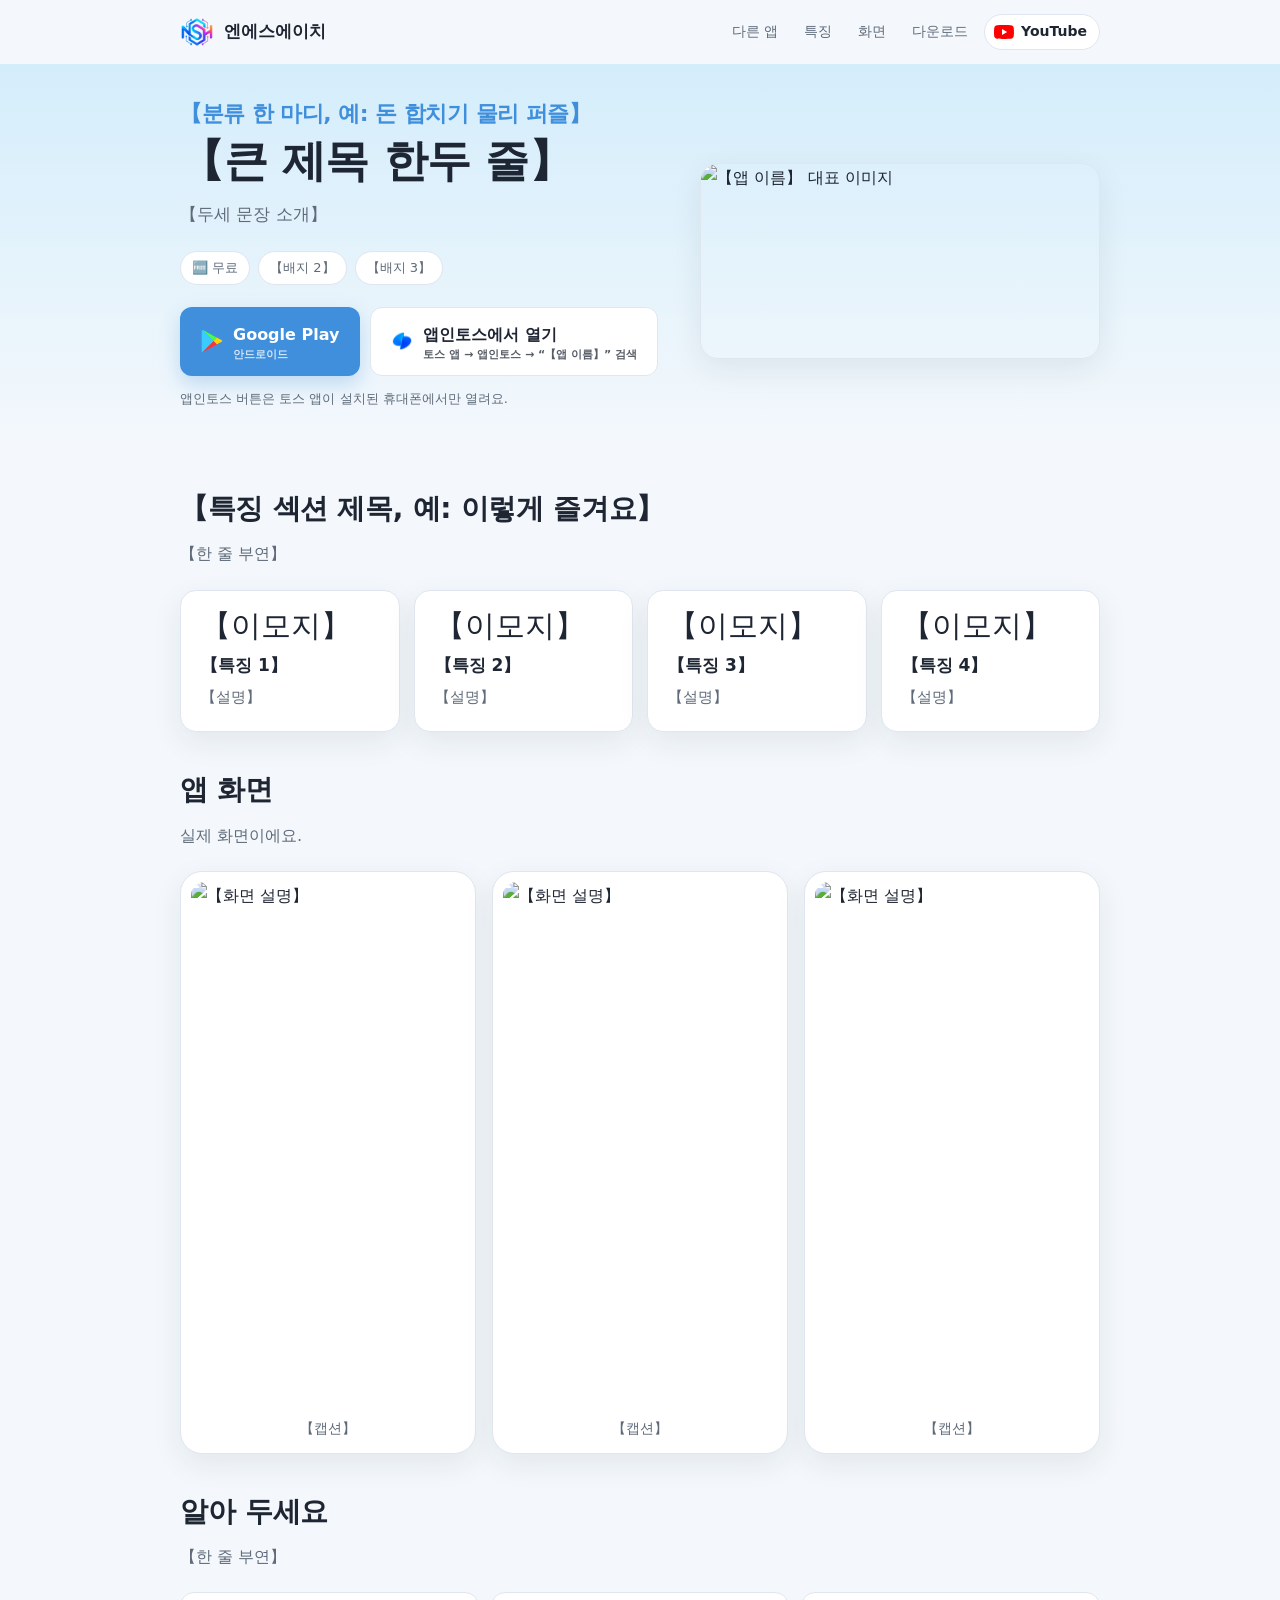
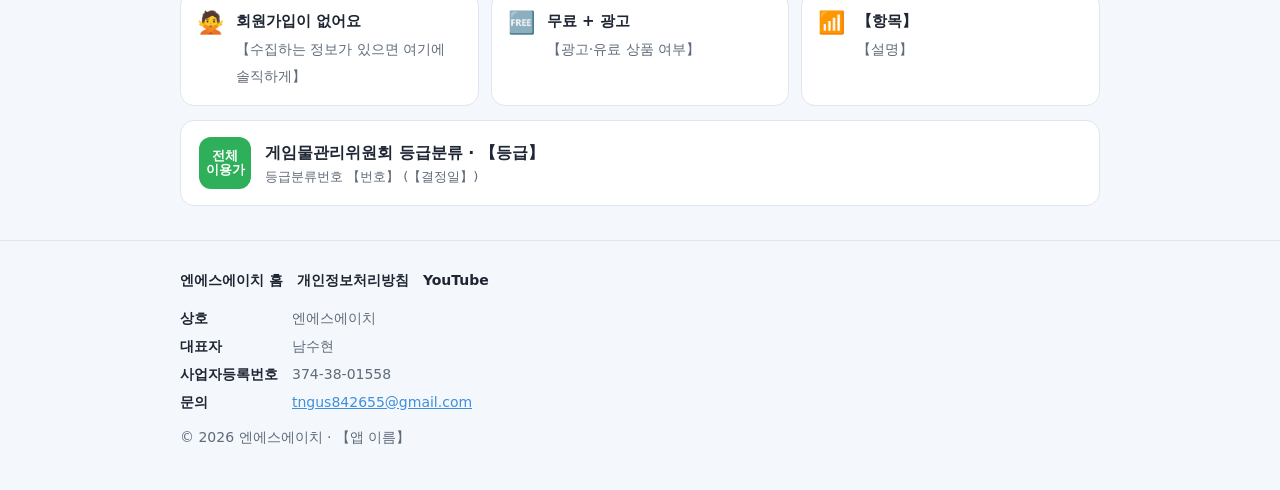
==== commit de60da2f: "유튜브 채널 링크를 모든 페이지 헤더의 아이콘 버튼으로 (좁은 화면은 아이콘만) Co-Authored-By: Claude Fable 5.1 <noreply@anthropic.com" ====
--- a/apps/_template/index.html
+++ b/apps/_template/index.html
@@ -60,6 +60,7 @@
       <a href="#how">특징</a>
       <a href="#shots">화면</a>
       <a href="#download">다운로드</a>
+      <a class="yt" href="https://www.youtube.com/@nsh_apps" rel="noopener" title="엔에스에이치 유튜브 채널"><img src="../../assets/icons/youtube.svg" alt="" width="20" height="14"><span class="lbl">YouTube</span></a>
     </nav>
   </header>
 </div>
--- a/assets/site.css
+++ b/assets/site.css
@@ -31,6 +31,9 @@
 nav.menu { display:flex; gap:6px; flex-wrap:wrap; justify-content:flex-end; }
 nav.menu a { font-size:14px; color:var(--muted); text-decoration:none; padding:6px 10px; border-radius:8px; }
 nav.menu a:hover { background:var(--card); color:var(--fg); }
+nav.menu a.yt { display:inline-flex; align-items:center; gap:7px; padding:5px 12px 5px 9px; border-radius:999px; background:var(--card); border:1px solid var(--line); color:var(--fg); font-weight:800; }
+nav.menu a.yt:hover { border-color:#ff0000; color:#ff0000; }
+nav.menu a.yt img { width:20px; height:14px; display:block; }
 
 /* ── 히어로 ─────────────────────────────────────────── */
 .hero { background:linear-gradient(180deg, var(--sky) 0%, var(--bg) 100%); padding:36px 0 28px; }
@@ -146,6 +149,8 @@
   .featured .cta .btn.ghost img.ic { width:18px; height:18px; }
   .featured .cta .btn.ghost .lbl { position:absolute; width:1px; height:1px; overflow:hidden; clip:rect(0 0 0 0); white-space:nowrap; }
   .featured .cta .cta-soon { display:none; }
+  nav.menu a.yt { padding:6px 9px; }
+  nav.menu a.yt .lbl { position:absolute; width:1px; height:1px; overflow:hidden; clip:rect(0 0 0 0); white-space:nowrap; }
 }
 
 /* ── 안내 토스트 (site.js가 PC에서 앱인토스 링크를 누를 때 띄운다) ── */
